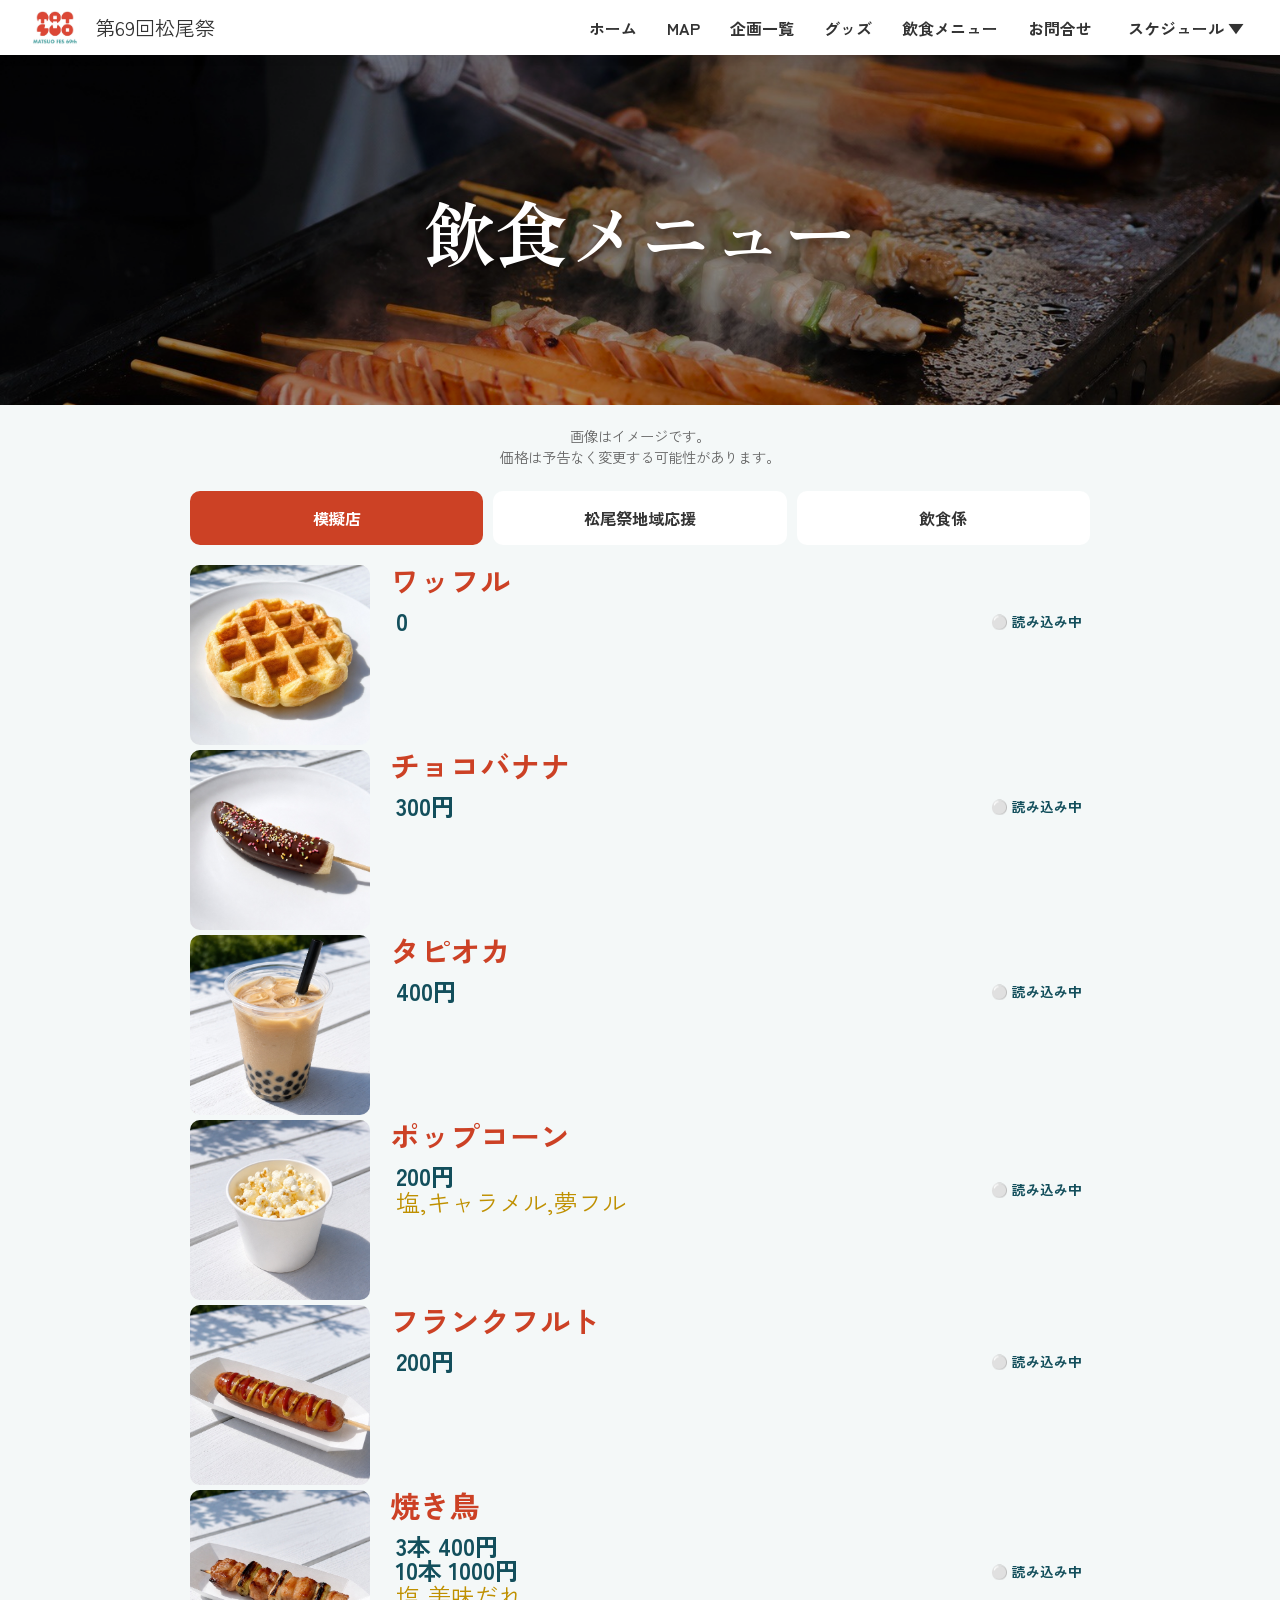
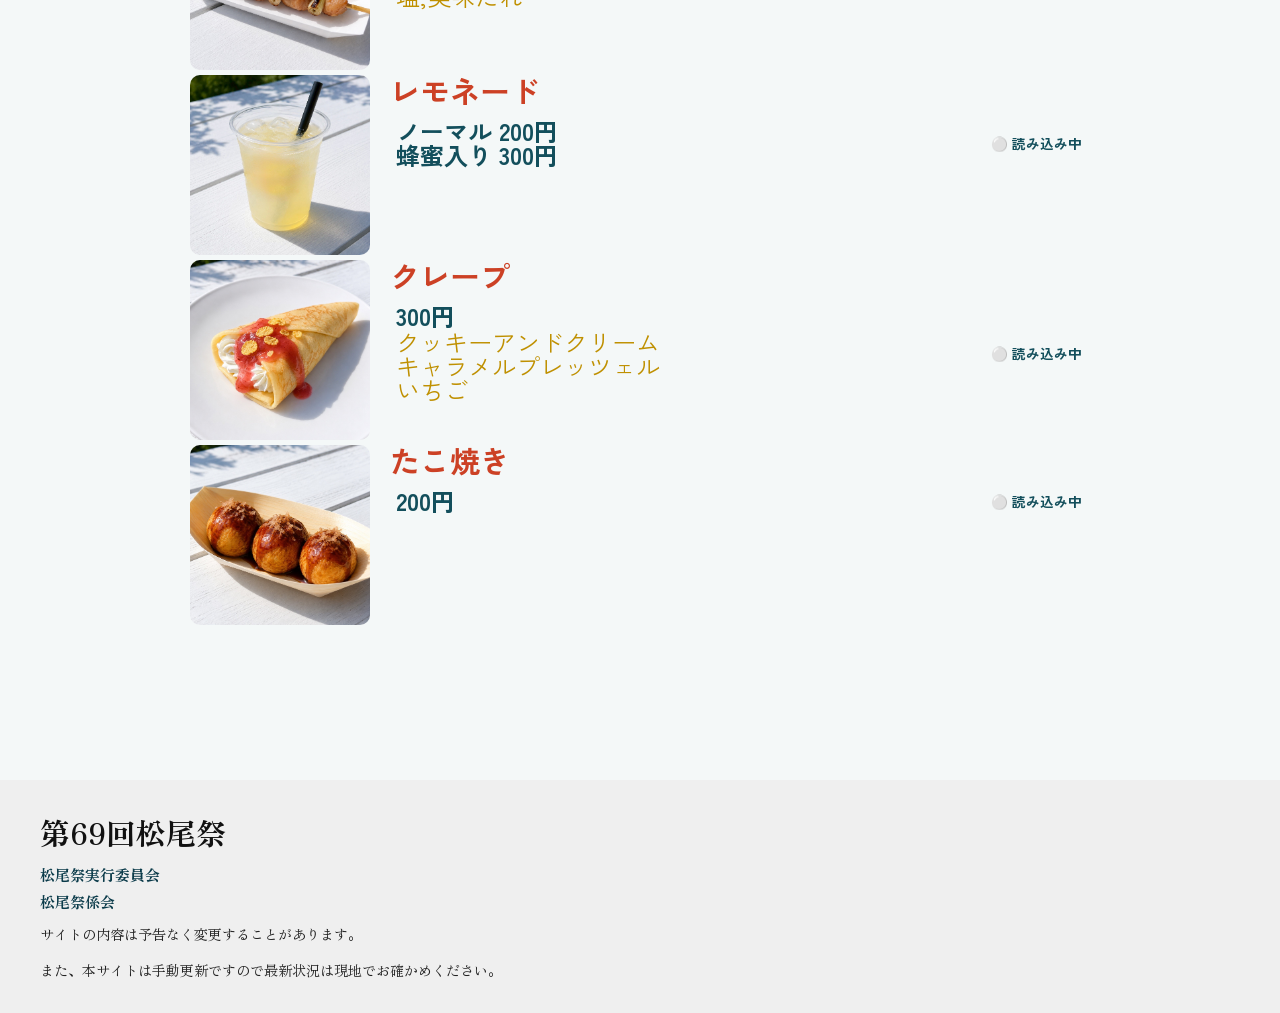
==== index.html @ ea66e551 "Update index.html" ====
<!-- ========================= -->
<!-- index.html -->
<!-- ========================= -->

<!DOCTYPE html>
<html lang="ja">

<head>

  <meta charset="UTF-8">

  <!-- スマホ対応 -->
  <meta
    name="viewport"
    content="width=device-width, initial-scale=1.0"
  >

  <!-- Google Font -->
  <link
    rel="preconnect"
    href="https://fonts.googleapis.com"
  >

  <link
    rel="preconnect"
    href="https://fonts.gstatic.com"
    crossorigin
  >

  <link
    href="https://fonts.googleapis.com/css2?family=Zen+Kaku+Gothic+New:wght@400;700&display=swap"
    rel="stylesheet"
  >
  <link
  href="https://fonts.googleapis.com/css2?family=Zen+Old+Mincho:wght@400;700&display=swap"
  rel="stylesheet"
>

  <!-- CSS -->
  <link
    rel="stylesheet"
    href="style.css"
  >
  <link
  rel="icon"
  href="images/IMG_0439.JPG"
  >
  <title>
    第69回松尾祭-飲食メニュー
  </title>

</head>

<body>
  
  <!-- ========================= -->
  <!-- ヘッダー -->
  <!-- ========================= -->

  <header class="site-header">

    <!-- 左側 -->
    <div class="header-left">

      <!-- ハンバーガー -->
      <button id="menu-button">

        ☰

      </button>

      <!-- ロゴ -->
      <img
        src="images/IMG_0387.JPG"
        alt="ロゴ"
        class="header-logo"
      >

      <!-- タイトル -->
      <div class="header-title">

        第69回松尾祭

      </div>

    </div>

    <!-- メニュー -->
    <nav
      class="header-nav"
      id="header-nav"
    >

      <!-- ホーム -->
      <a href="https://sites.google.com/view/matsuofes69/%E3%83%9B%E3%83%BC%E3%83%A0?authuser=2">

        ホーム

      </a>
      
      <!-- MAP -->
      <a href="https://sites.google.com/view/matsuofes69/map?authuser=2">

        MAP

      </a>

      <!-- 企画一覧 -->
      <a href="https://shikipon11.github.io/matuo-festival-project/">

        企画一覧

      </a>
     
      <!-- グッズ -->
      <a href="https://sites.google.com/view/matsuofes69/%E3%82%B0%E3%83%83%E3%82%BA?authuser=2">

        グッズ

      </a>

       <!-- 飲食メニュー -->
      <a href="index.html">

        飲食メニュー

      </a>

      <!-- お問合せ -->
      <a href="https://sites.google.com/view/matsuofes69/%E3%81%8A%E5%95%8F%E5%90%88%E3%81%9B?authuser=2">

        お問合せ

      </a>

      <!-- スケジュール -->
      <div class="dropdown">

        <!-- ボタン -->
        <button
          id="schedule-toggle"
          class="dropdown-button"
        >

          スケジュール ▼

        </button>

        <!-- 開閉メニュー -->
        <div id="schedule-dropdown">

          <a href="https://sites.google.com/view/matsuofes69/%E3%82%B9%E3%82%B1%E3%82%B8%E3%83%A5%E3%83%BC%E3%83%AB/%E7%94%9F%E5%BE%92%E3%81%AE%E6%96%B9%E3%81%AF%E3%81%93%E3%81%A1%E3%82%89?authuser=2">

            生徒の方はこちら

          </a>

          <a href="https://sites.google.com/view/matsuofes69/%E3%82%B9%E3%82%B1%E3%82%B8%E3%83%A5%E3%83%BC%E3%83%AB/%E4%B8%80%E8%88%AC%E3%81%AE%E6%96%B9%E3%81%AF%E3%81%93%E3%81%A1%E3%82%89?authuser=2">

            一般の方はこちら

          </a>

        </div>

      </div>

    </nav>

  </header>

  <!-- ========================= -->
  <!-- ヒーロー -->
  <!-- ========================= -->

  <section class="hero">

    <!-- オーバーレイ -->
    <div class="hero-overlay">

      <!-- タイトル -->
      <h1 class="hero-title" id="hero-title">

        飲食メニュー

      </h1>

    </div>

  </section>

   <p id="caution-statement">
  画像はイメージです。<br>価格は予告なく変更する可能性があります。
  </p>
  <div id="last-update"></div>

  <!-- ========================= -->
  <!-- ページ全体 -->
  <!-- ========================= -->
    <div class="container">
      
    <!-- ========================= -->
    <!-- 切り替えボタン -->
    <!-- ========================= -->

    <div class="top-buttons">

      <!-- 模擬店 -->
      <button
        class="tab-button active"
        data-tab="number"
      >

        模擬店

      </button>

      <!--松尾祭地域応援-->
      <button
        class="tab-button"
        data-tab="category"
      >
        松尾祭地域応援

      </button>

      <!-- 飲食係 -->
      <button
        class="tab-button"
        data-tab="place"
      >
        飲食係
      </button>
    </div>
      <div id="food-subtabs" class="subtabs hidden">
        <button class="subtab-button active" data-category="農産物">
          農産物
        </button>
        <button class="subtab-button" data-category="加工品">
          加工品
        </button>
        <button class="subtab-button" data-category="軽食">
          軽食
        </button>
      </div>
      <div id="support-subtabs" class="hidden">
        <button class="subtab-button active"data-category="玉喜屋">
          玉喜屋
        </button
        <button class="subtab-button"data-category="ダーチャ">
          ダーチャ
        </button>
        <button class="subtab-button"data-category="協和食品">
          協和食品
        </button>

</div>
    <!-- ========================= -->
    <!-- 表示エリア -->
    <!-- ========================= -->

    <div id="content-area">
      
    </div>
    </div>
  



  <!-- JavaScript -->
  <script src="script.js"></script>

<!-- ========================= -->
<!-- フッター -->
<!-- ========================= -->

<footer class="site-footer">

  <!-- タイトル -->
  <h2 class="footer-title">

    第69回松尾祭

  </h2>

  <p class="footer-text">

    松尾祭実行委員会

  </p>


  <p class="footer-text">

    松尾祭係会

  </p>

  <!-- 注意 -->
  <p class="footer-note">

    サイトの内容は予告なく変更することがあります。

  </p>

  <p class="footer-note">

    また、本サイトは手動更新ですので最新状況は現地でお確かめください。

  </p>

</footer>

</body>

</html>
---- style.css ----
/* ========================= */
/* style.css */
/* ========================= */
/* 全体設定 */
body {

  margin: 0;

  background-color: #f4f8f8;

  color: #333333;

  font-family:
    "Zen Kaku Gothic New",
    sans-serif;
}

/* ========================= */
/* ヘッダー */
/* ========================= */

.site-header {

  height: 55px;

  background-color: white;

  display: flex;

  justify-content: space-between;

  align-items: center;

  padding: 0 30px;

  box-sizing: border-box;

  position: sticky;

  top: 0;

  z-index: 100;

  box-shadow:
    0 2px 10px rgba(0, 0, 0, 0.1);
}

/* 左側 */
.header-left {

  display: flex;

  align-items: center;

  gap: 15px;
}

/* ロゴ */
.header-logo {

  width: 50px;

  height: 50px;

  object-fit: contain;
}

/* タイトル */
.header-title {

  font-size: 20px;
}

/* メニュー */
.header-nav {

  display: flex;

  align-items: center;

  gap: 30px;
}

/* メニューリンク */
.header-nav a {

  text-decoration: none;

  color: #333333;

  font-weight: bold;

  transition: 0.2s;
}

/* ホバー */
.header-nav a:hover {

  color: #d75c37;
}

/* ========================= */
/* ハンバーガー */
/* ========================= */

/* ボタン */
#menu-button {

  display: none;

  background: none;

  border: none;

  font-size: 32px;

  color: #333333;

  cursor: pointer;

  appearance: none;

  -webkit-appearance: none;
}

/* ========================= */
/* スケジュール */
/* ========================= */

.dropdown {

  position: relative;
}

/* ボタン */
.dropdown-button {

  background: none;

  border: none;

  font-size: 16px;

  font-weight: bold;

  color: #333333;

  cursor: pointer;

  font-family:
    "Zen Kaku Gothic New",
    sans-serif;
}

/* ドロップダウン */
#schedule-dropdown {

  display: none;

  position: absolute;

  top: 40px;

  left: 0;

  background-color: white;

  border-radius: 10px;

  overflow: hidden;

  min-width: 220px;

  box-shadow:
    0 4px 10px rgba(0, 0, 0, 0.15);

  z-index: 999;
}

/* 開いた状態 */
#schedule-dropdown.open {

  display: block;
}

/* 中のリンク */
#schedule-dropdown a {

  display: block;

  padding: 12px 16px;

  text-decoration: none;

  color: #333333;
}

/* ホバー */
#schedule-dropdown a:hover {

  background-color: #f3f3f3;

  color: #d75c37;
}

/* ========================= */
/* ヒーロー */
/* ========================= */

.hero {

  width: 100%;

  height: 350px;

  background-image: url("images/IMG_0495.JPG");

  background-size: cover;

  background-position: center;

  background-repeat: no-repeat;

  position: relative;

  overflow: hidden;
}

/* オーバーレイ */
.hero-overlay {

  width: 100%;

  height: 100%;

  background-color:
    rgba(0, 0, 0, 0.35);

  display: flex;

  justify-content: center;

  align-items: center;
}

/* タイトル */
.hero-title {

  color: white;

  font-size: 72px;

  margin: 0;

  text-shadow:
    0 4px 10px rgba(0, 0, 0, 0.5);

  font-family:
    "Zen Old Mincho",
    serif;
}
#caution-statement{
  text-align: center;
  margin-top: 20px ;
  font-size: 0.9rem;
  color: #666;
}
/* ========================= */
/* コンテナ */
/* ========================= */
.container {

  max-width: 900px;

  margin: auto;

  padding: 10px;

  padding-bottom: 80px;

  color: #134f5c;

}

/* タイトル */
h1 {

  text-align: center;

  margin-bottom: 30px;
}
#last-update{
  text-align: right;
  margin: 12px 16px;
  font-size: 0.9rem;
  color: #666;
}
/* ========================= */
/* 上部ボタン */
/* ========================= */

.top-buttons {

  display: flex;

  gap: 10px;

  margin-bottom: 20px;
}

/* ボタン */
.tab-button {

  flex: 1;

  padding: 15px;

  border: none;

  border-radius: 10px;

  background-color: white;

  font-size: 16px;

  cursor: pointer;

  transition: 0.2s;

  color: #333333;

  font-weight: bold;

  font-family:
    "Zen Kaku Gothic New",
    sans-serif;

  appearance: none;

  -webkit-appearance: none;
}

/* ホバー */
.tab-button:hover {

  background-color: #f0d2c8;
}

/* 選択中 */
.tab-button.active {

  background-color: #cc4125;

  color: white;
}

/* ========================= */
/* 一覧 */
/* ========================= */

.project-list {

  display: none;

  padding: 15px;

  border-top:
    1px solid #dddddd;
}

/* 開いた */
.project-list.open {

  display: block;
}
.product-container {
  display: flex;
  gap: 20px;
  align-items: flex-start;
}

.product-info {
  display: flex;
  flex-direction: column;
  flex: 1;
  gap:4px;
}
.product-image {
  grid-row: 1 / 3;
}

.product-name {
  grid-column: 2;
  grid-row: 1;
  color:#cc4125;
  font-size: 30px;
  font-weight: bold;
   margin: 0;
}

.product-price {
  font-weight: bold;
  grid-column: 2;
  grid-row: 2;
  font-size: 24px;
  margin:2px
}
.product-description {
  font-size: 24px;
  color: #BF9000;
  margin:2px;
}
.product-name,
.product-price,
.product-description {
  padding: 0;
  line-height: 1;
}
.product-image img {
  width: 180px;
  height: 180px;
  object-fit: cover;
  border-radius: 10px;
}
.subtabs{
  display:flex;
  gap:8px;
  margin:15px 0;
  flex-wrap:wrap;
  justify-content:center;
  color:black;
}

.hidden{
  display:none;
}
.subtab-button{
  padding:16px 32px;
  font-size:1.1rem;
  font-weight:600;

  min-width:140px;
  min-height:56px;

  border:none;
  border-radius:16px;

  background:#fff;
  box-shadow:0 4px 10px rgba(0,0,0,.12);

  cursor:pointer;
  color:black;
  transition:
    transform .15s,
    box-shadow .15s;
}

/* ホバー */
.subtab-button:hover{
  transform:translateY(-2px);
}

/* 押してる瞬間 */
.subtab-button:active{
  transform:translateY(2px);
  box-shadow:0 1px 3px rgba(0,0,0,.15);
}
.subtab-button.active{
  transform:translateY(2px);
  box-shadow:0 1px 3px rgba(0,0,0,.15);

  background:#cc4125;
  color:white;
}
.food-status-box {
  margin: 16px;
  padding: 12px;
  border-radius: 12px;
  text-align: center;
  font-size: 18px;
  font-weight: bold;
  gap:4px;
}
/* ========================= */
/* カード */
/* ========================= */
.project-congestion{
  padding:4px 8px;
  border-radius:999px;
  font-size:0.85rem;
  font-weight:bold;
}

.status-empty{
  color:#166534;
  background:#dcfce7;
}

.status-normal{
  color:#854d0e;
  background:#fef9c3;
}

.status-busy{
  color:#991b1b;
  background:#fee2e2;
}

.status-limit{
  color:#111827;
  background:#e5e7eb;
}

.project-card {

  background-color: #fafafa;

  border-radius: 10px;

  padding: 15px;

  margin-bottom: 10px;

  transition: 0.2s;

  cursor: pointer;
}

/* ホバー */
.project-card:hover {

  transform: translateY(-2px);

  background-color: #eeeeee;

  
}

.project-card:active {

  transform: scale(0.97);

}
.product-bottom{
  display:flex;
  justify-content:space-between;
  align-items:center;
  margin-top:4px;
  gap:6px;
}

.product-detail{
  flex:1;
  margin:4px;
}

/* ========================= */
/* 初回チュートリアル */
/* ========================= */

.project-card.tutorial {

  position: relative;

  animation:
    tutorialPulse 1.2s infinite;
}

.project-card.tutorial::after {

  content:
    "👇 タップして詳細を見る";

  position: absolute;

  top: -12px;
  right: 10px;

  background: #cc4125;

  color: white;

  padding: 6px 10px;

  border-radius: 20px;

  font-size: 12px;

  font-weight: bold;

  white-space: nowrap;

  box-shadow:
    0 4px 10px rgba(0,0,0,0.2);
}

@keyframes tutorialPulse {

  0% {
    transform: scale(1);
  }

  50% {
    transform: scale(1.03);
  }

  100% {
    transform: scale(1);
  }
}

.project-top {

  display: flex;

  align-items: center;

  gap: 12px;

  margin-bottom: 10px;
}

.project-circle {

  min-width: 36px;

  height: 36px;

  display: flex;

  justify-content: center;

  align-items: center;

  background-color: #237e82;

  border-radius: 999px;

  font-weight: bold;

  font-size: 24px;

  color: white;

  box-sizing: border-box;
}

/* タイトル */
.project-title {

  font-size: 20px;

  margin: 5px 0;

  font-weight: bold;

  color: black;

}

/* タグ */
.project-tags {

  display: flex;

  gap: 10px;

  flex-wrap: wrap;
}

/* タグ共通 */
.tag {

  padding: 10px 16px;

  border-radius: 20px;

  color: white;

  font-size: 14px;
}

#modal-category-tag {

  display: flex;

  gap: 8px;

  flex-wrap: wrap;
}

/* 飲食 */
.food {

  background-color: #dfcc20;
}

/* 展示 */
.exhibition {

  background-color: #7bd071;
}

/* 体験 */
.experience {

  background-color: #6ebbcf;
}

/* パフォーマンス */
.performance {

  background-color: #cd82ed;
}

/* 販売 */
.sale {

  background-color: #df8020;
}

.food-text {

  color: #dfcc20;
}

.exhibition-text {

  color: #7bd071;
}

.experience-text {

  color: #6ebbcf;
}

.performance-text {

  color: #cd82ed;
}

.sale-text {

  color: #df8020;
}

/* 場所 */
.place {

  background-color: #555555;
}

/* ========================= */
/* モーダル */
/* ========================= */

/* 背景 */
.modal {

  display: none;

  position: fixed;

  top: 0;

  left: 0;

  width: 100%;

  height: 100%;

  background-color:
    rgba(0, 0, 0, 0.5);

  backdrop-filter: blur(4px);

  justify-content: center;

  align-items: center;

  z-index: 1000;


}

/* 表示 */
.modal.show {

  display: flex;
}

/* 本体 */
.modal-content {

  background-color: white;

  width: 90%;

  max-width: 500px;

  max-height: 90vh;

  overflow-y: auto;

  border-radius: 20px;

  padding: 25px;

  position: relative;

  animation:
    popup 0.45s
    cubic-bezier(0.18, 1.2, 0.4, 1);

  box-shadow:
  0 20px 60px rgba(0, 0, 0, 0.35);
}

/* アニメーション */
@keyframes popup {

  0% {

    transform:
      translateY(40px)
      scale(0.75);

    opacity: 0;
  }

  60% {

    transform:
      translateY(-8px)
      scale(1.03);

    opacity: 1;
  }

  100% {

    transform:
      translateY(0)
      scale(1);

    opacity: 1;
  }

}
/* 閉じる */
.close-button {

  position: absolute;

  top: 15px;

  right: 20px;

  font-size: 30px;

  cursor: pointer;
}

/* 画像 */
/* 通常画像 */
.modal-images img {

  width: 100%;
  border-radius: 12px;

}

/* 1枚だけ */
.modal-images.single-image img {

  max-width: 500px;

  width: 100%;

  margin: 0 auto;

  display: block;

}

/* ========================= */
/* モーダル上部 */
/* ========================= */

.modal-header {

  display: flex;

  align-items: center;

  gap: 10px;

  flex-wrap: wrap;

  margin-bottom: 20px;
}

#modal-number {

  min-width: 40px;

  height: 40px;

  display: flex;

  justify-content: center;

  align-items: center;

  background-color: #237e82;

  border-radius: 999px;

  font-weight: bold;

  font-size: 28px;

  color: white;

  box-sizing: border-box;
}

/* タイトル */
#modal-title {

  width: 100%;

  margin: 5px 0 0;
}

/* ========================= */
/* フッター */
/* ========================= */
.site-footer {

  background-color: #efefef;

  padding: 30px 40px;

  margin-top: 70px;


  font-family:
    "Zen Old Mincho",
    serif;
}

/* タイトル */
.footer-title {

  margin: 0 0 10px;

  font-size: 30px;

  font-weight: bold;

  color: #111111;
}

/* 実行委員会など */
.footer-text {

  margin: 6px 0;

  font-size: 15px;

  font-weight: bold;

  color: #0b3b4a;
}

/* 注意文 */
.footer-note {

  margin: 10px 0 0;

  font-size: 14px;

  color: #222222;

  line-height: 1.8;
}


/* ========================= */
/* スマホ対応 */
/* ========================= */

@media screen and (max-width: 768px) {

  /* ヘッダー */
  .site-header {

    padding: 15px 20px;
  }

  /* ハンバーガー */
  #menu-button {

    display: block;

    position: relative;

    z-index: 1000;

    margin-right: 5px;
  }

  /* ナビ */
  .header-nav {

    position: fixed;

    align-items: flex-start;
    
    top: 0;

    left: -260px;

    width: 240px;

    height: 100vh;

    background-color: white;

    display: flex;

    flex-direction: column;

    gap: 20px;

    padding: 100px 20px 20px;

    box-sizing: border-box;

    box-shadow:
      2px 0 10px rgba(0, 0, 0, 0.15);

    transition: 0.3s;

    z-index: 999;
  }

  .header-nav a,.dropdown-button {
    width: 100%;
    text-align: left;
  }

  
  .dropdown-button {
    display: block;
    width: 100%;
    text-align: left;
    padding: 0;
  }
  
  /* 開いた */
  .header-nav.open {

    left: 0;
  }

  /* タイトル */
  .header-title {

    display: none;
  }

  /* ヒーロー */
  .hero {

    height: 220px;
  }

  /* タイトル */
  .hero-title {

    font-size: 42px;
  }

  .site-footer {

    padding: 25px 20px;
  }

  .footer-title {

    font-size: 18px;
  }

  .footer-text,
  .footer-note {

    font-size: 13px;

  }

  .product-container{
    grid-template-columns:120px 1fr;
  }
  
  .product-image img{
    width:120px;
    height:120px;
  }
    .subtabs{
    display:flex;
    flex-wrap:nowrap;
    gap:6px;
  }
   .hidden{
  display:none;
  }
  
  .subtab-button{
    flex:1;
    min-width:0;

    padding:12px 4px;
    font-size:0.9rem;

    min-height:48px;
  }
  

.product-price{
    font-size:18px;
  }
.product-description {
  font-size: 18px;
}
}
/* ========================= */
/* 隠し演出 */
/* ========================= */

.hero-title.secret-active {

  animation:
    glow 1s ease,
    shake 0.5s ease;
}

/* 光る */
@keyframes glow {

  0% {

    text-shadow:
      0 0 0px white;
  }

  50% {

    text-shadow:
      0 0 25px white,
      0 0 50px #ffd700;
  }

  100% {

    text-shadow:
      0 0 0px white;
  }
}

/* 少し揺れる */
@keyframes shake {

  0% {

    transform: translateX(0);
  }

  25% {

    transform: translateX(-5px);
  }

  50% {

    transform: translateX(5px);
  }

  75% {

    transform: translateX(-5px);
  }

  100% {

    transform: translateX(0);
  }
}

/* 紙吹雪 */
.confetti {

  position: fixed;

  width: 10px;

  height: 10px;

  top: -10px;

  border-radius: 2px;

  pointer-events: none;

  animation:
    fall 3s linear forwards;

  z-index: 9999;
}

@keyframes fall {

  0% {

    transform:
      translate(0, 0)
      rotate(0deg);

    opacity: 1;
  }

  100% {

    transform:
      translate(
        calc(
          (var(--drift) - 0.5) * 400px
        ),
        110vh
      )
      rotate(720deg);

    opacity: 0;
  }
}
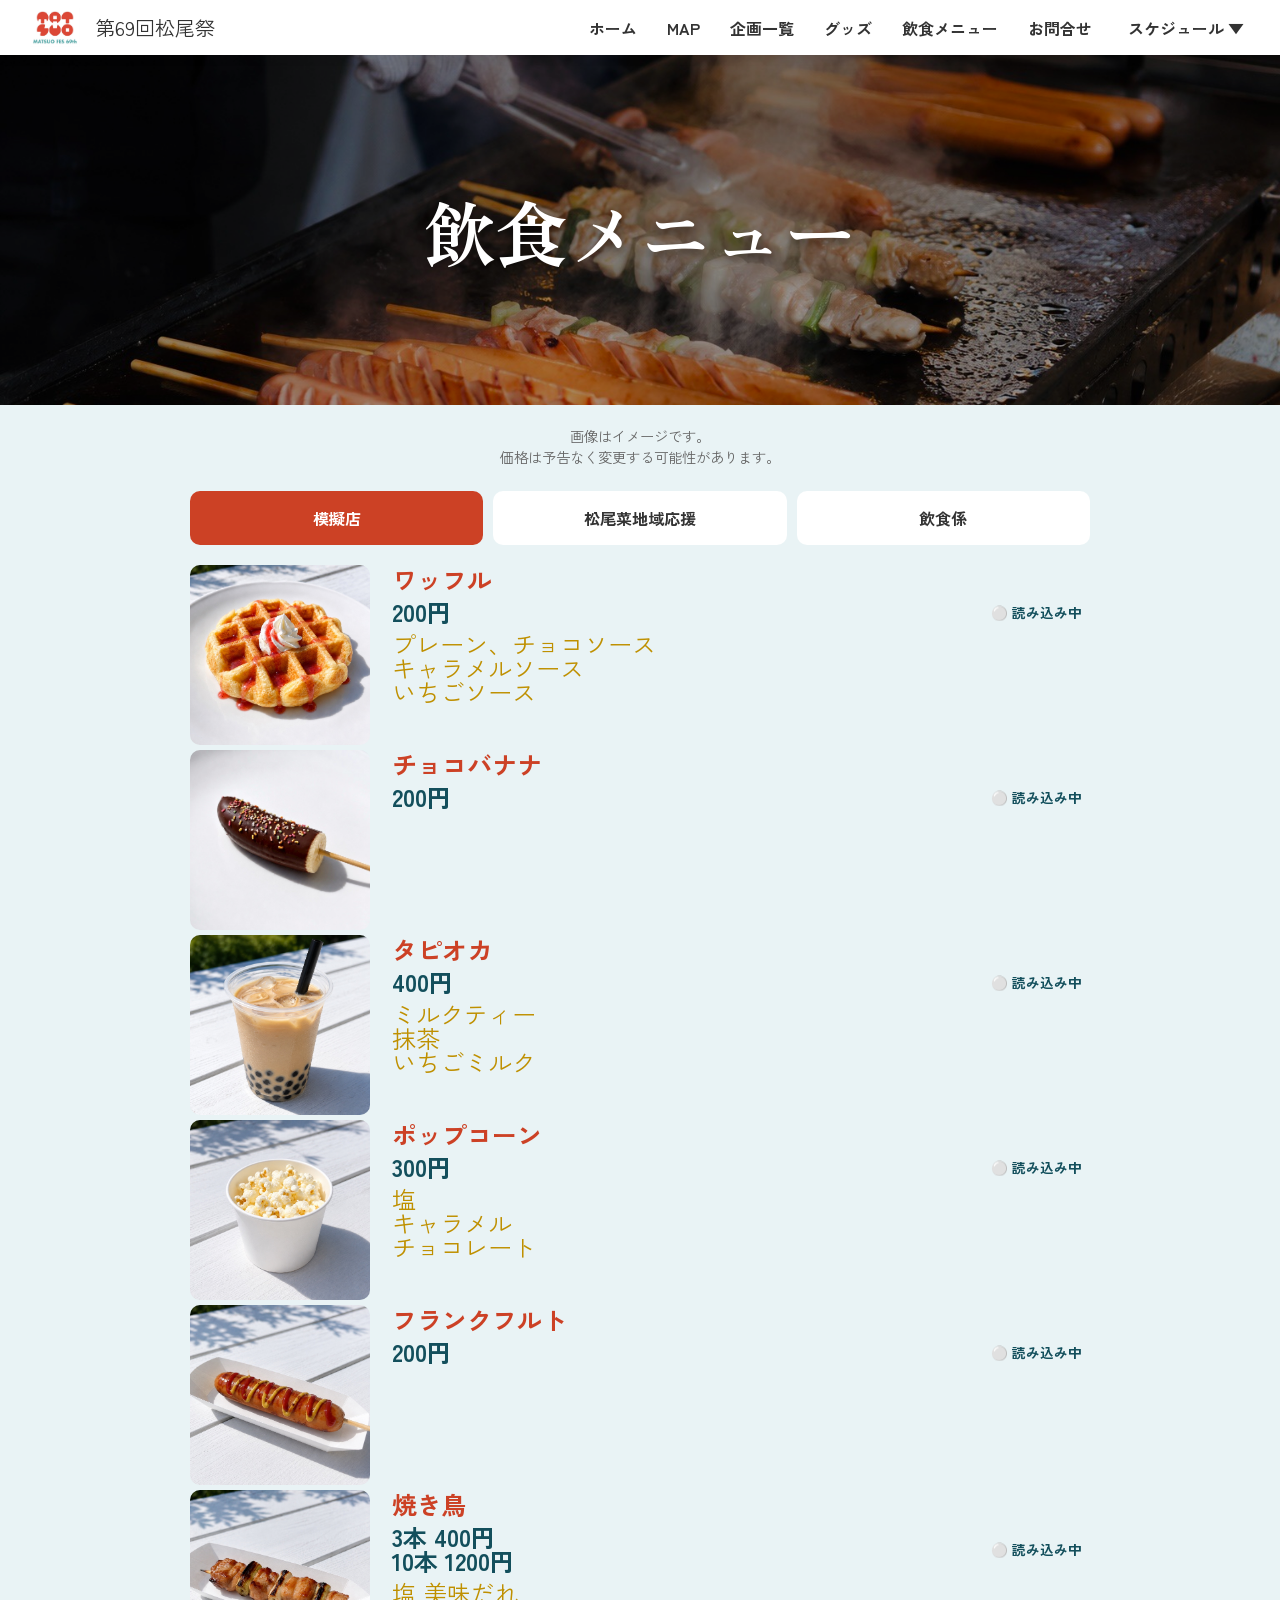
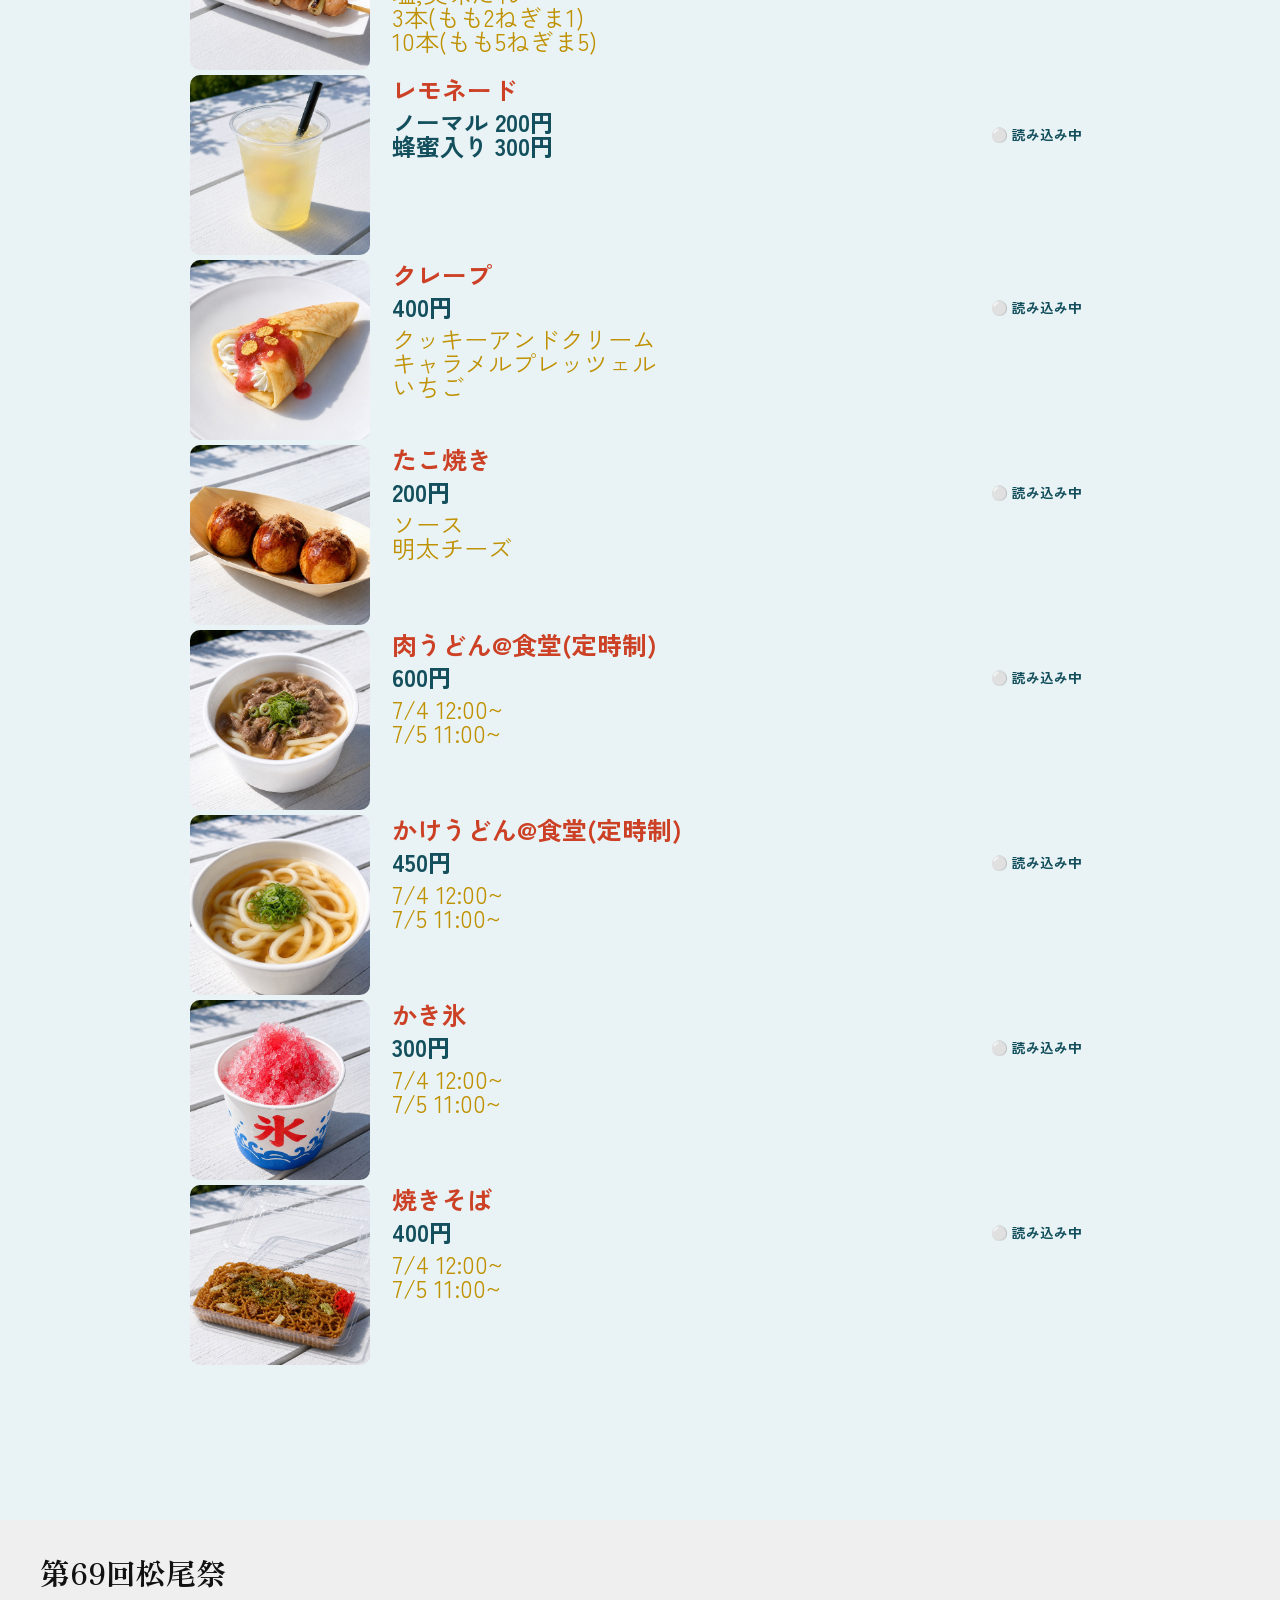
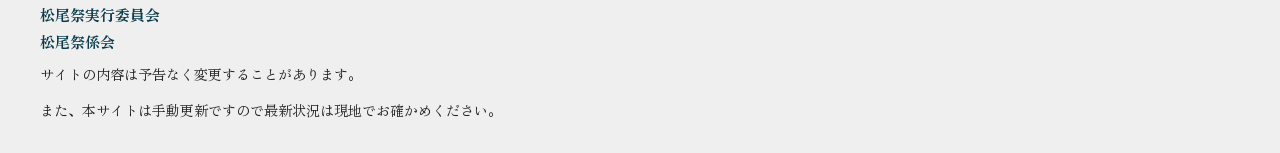
==== commit c24dc415: "Update index.html" ====
--- a/index.html
+++ b/index.html
@@ -106,7 +106,7 @@
       </a>
 
       <!-- 企画一覧 -->
-      <a href="https://shikipon11.github.io/matuo-festival-project/">
+      <a href="https://shikipon11.github.io/matsuo-festival-project/">
 
         企画一覧
 
@@ -220,7 +220,7 @@
         class="tab-button"
         data-tab="category"
       >
-        松尾祭地域応援
+        松尾菜地域応援
 
       </button>
 
@@ -243,10 +243,10 @@
           軽食
         </button>
       </div>
-      <div id="support-subtabs" class="hidden">
+      <div id="support-subtabs" class="subtabs hidden">
         <button class="subtab-button active"data-category="玉喜屋">
           玉喜屋
-        </button
+        </button>
         <button class="subtab-button"data-category="ダーチャ">
           ダーチャ
         </button>
--- a/style.css
+++ b/style.css
@@ -6,7 +6,7 @@
 
   margin: 0;
 
-  background-color: #f4f8f8;
+  background-color: #e9f3f5;
 
   color: #333333;
 
@@ -393,9 +393,9 @@
   grid-column: 2;
   grid-row: 1;
   color:#cc4125;
-  font-size: 30px;
+  font-size: 25px;
   font-weight: bold;
-   margin: 0;
+   margin: 2px;
 }
 
 .product-price {
@@ -541,17 +541,11 @@
   transform: scale(0.97);
 
 }
-.product-bottom{
+.product-top-row{
   display:flex;
   justify-content:space-between;
   align-items:center;
-  margin-top:4px;
-  gap:6px;
-}
-
-.product-detail{
-  flex:1;
-  margin:4px;
+  gap:8px;
 }
 
 /* ========================= */
@@ -648,7 +642,7 @@
 /* タイトル */
 .project-title {
 
-  font-size: 20px;
+  font-size: 15px;
 
   margin: 5px 0;
 
@@ -1099,6 +1093,10 @@
     font-size: 13px;
 
   }
+  
+  .product-info{
+    gap: 1px;
+  }
 
   .product-container{
     grid-template-columns:120px 1fr;
@@ -1126,7 +1124,9 @@
 
     min-height:48px;
   }
-  
+  .product-name {
+  font-size: 22px;
+}
 
 .product-price{
     font-size:18px;
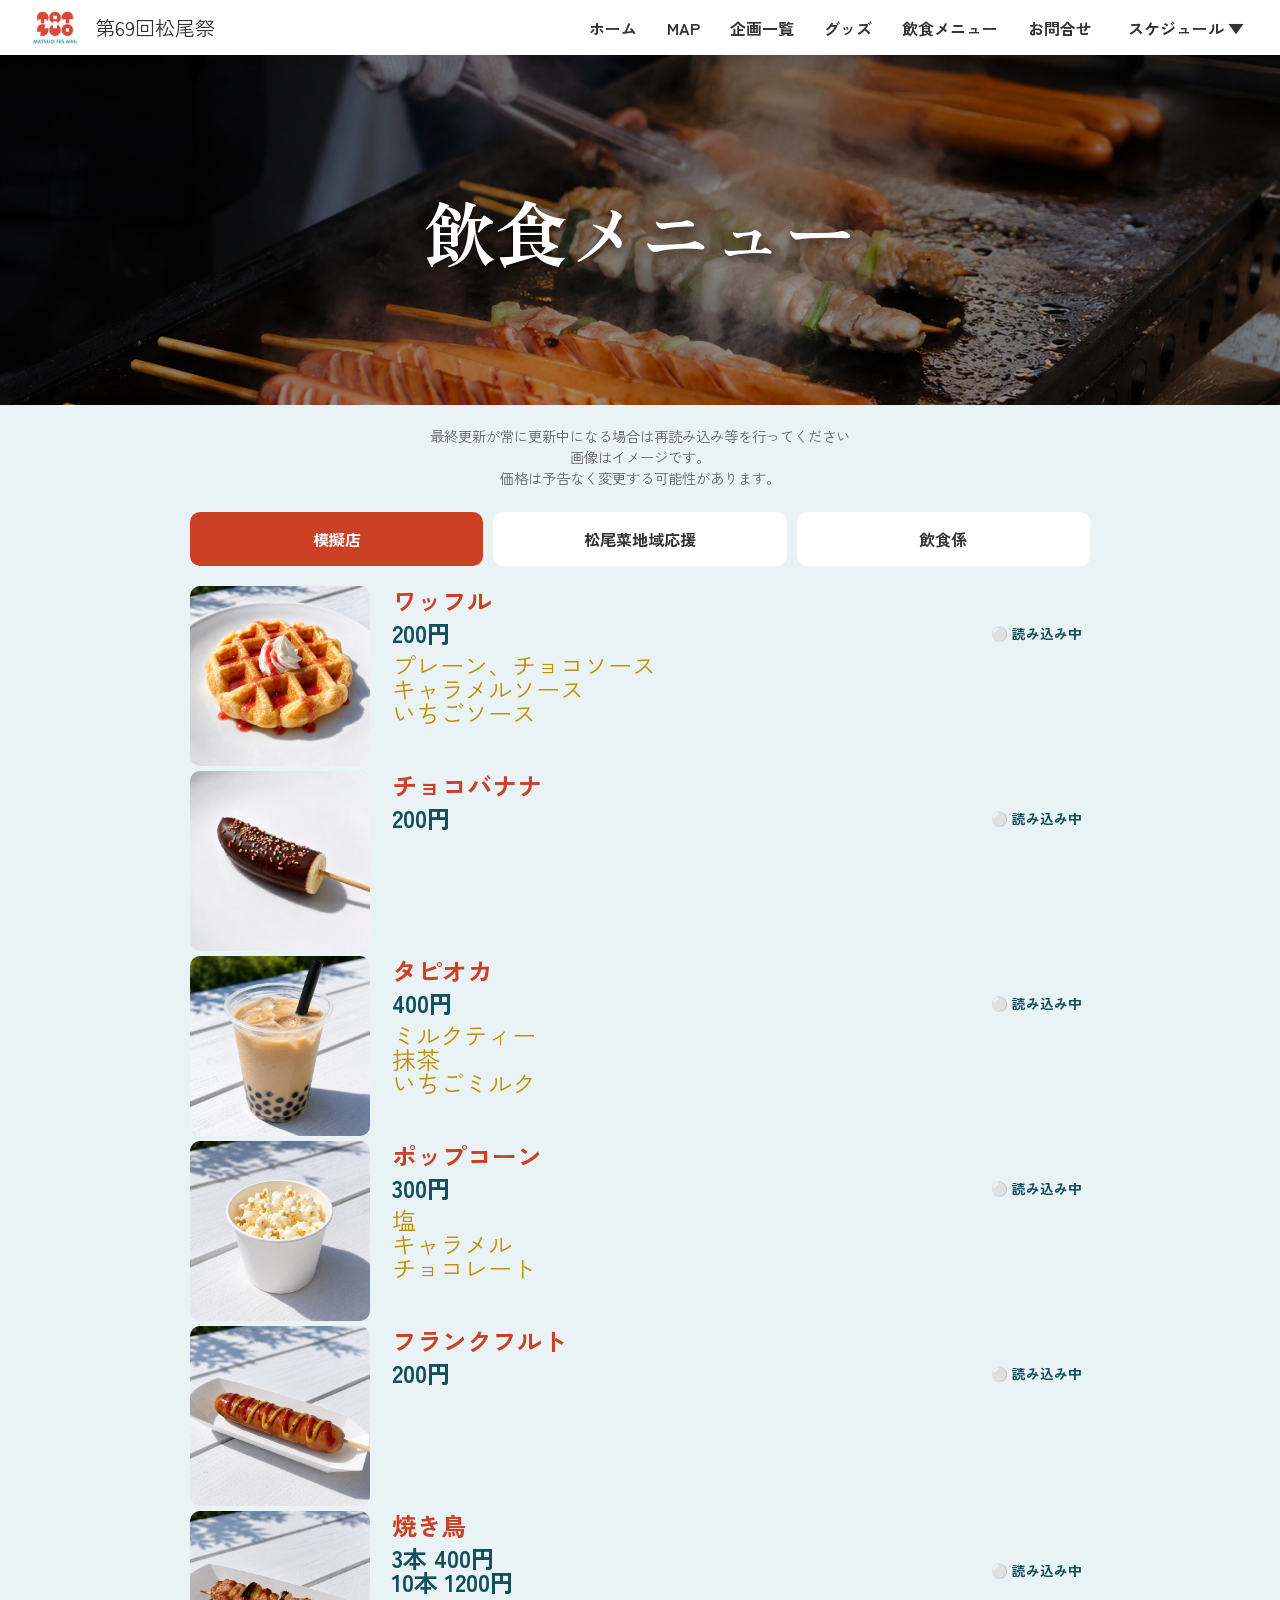
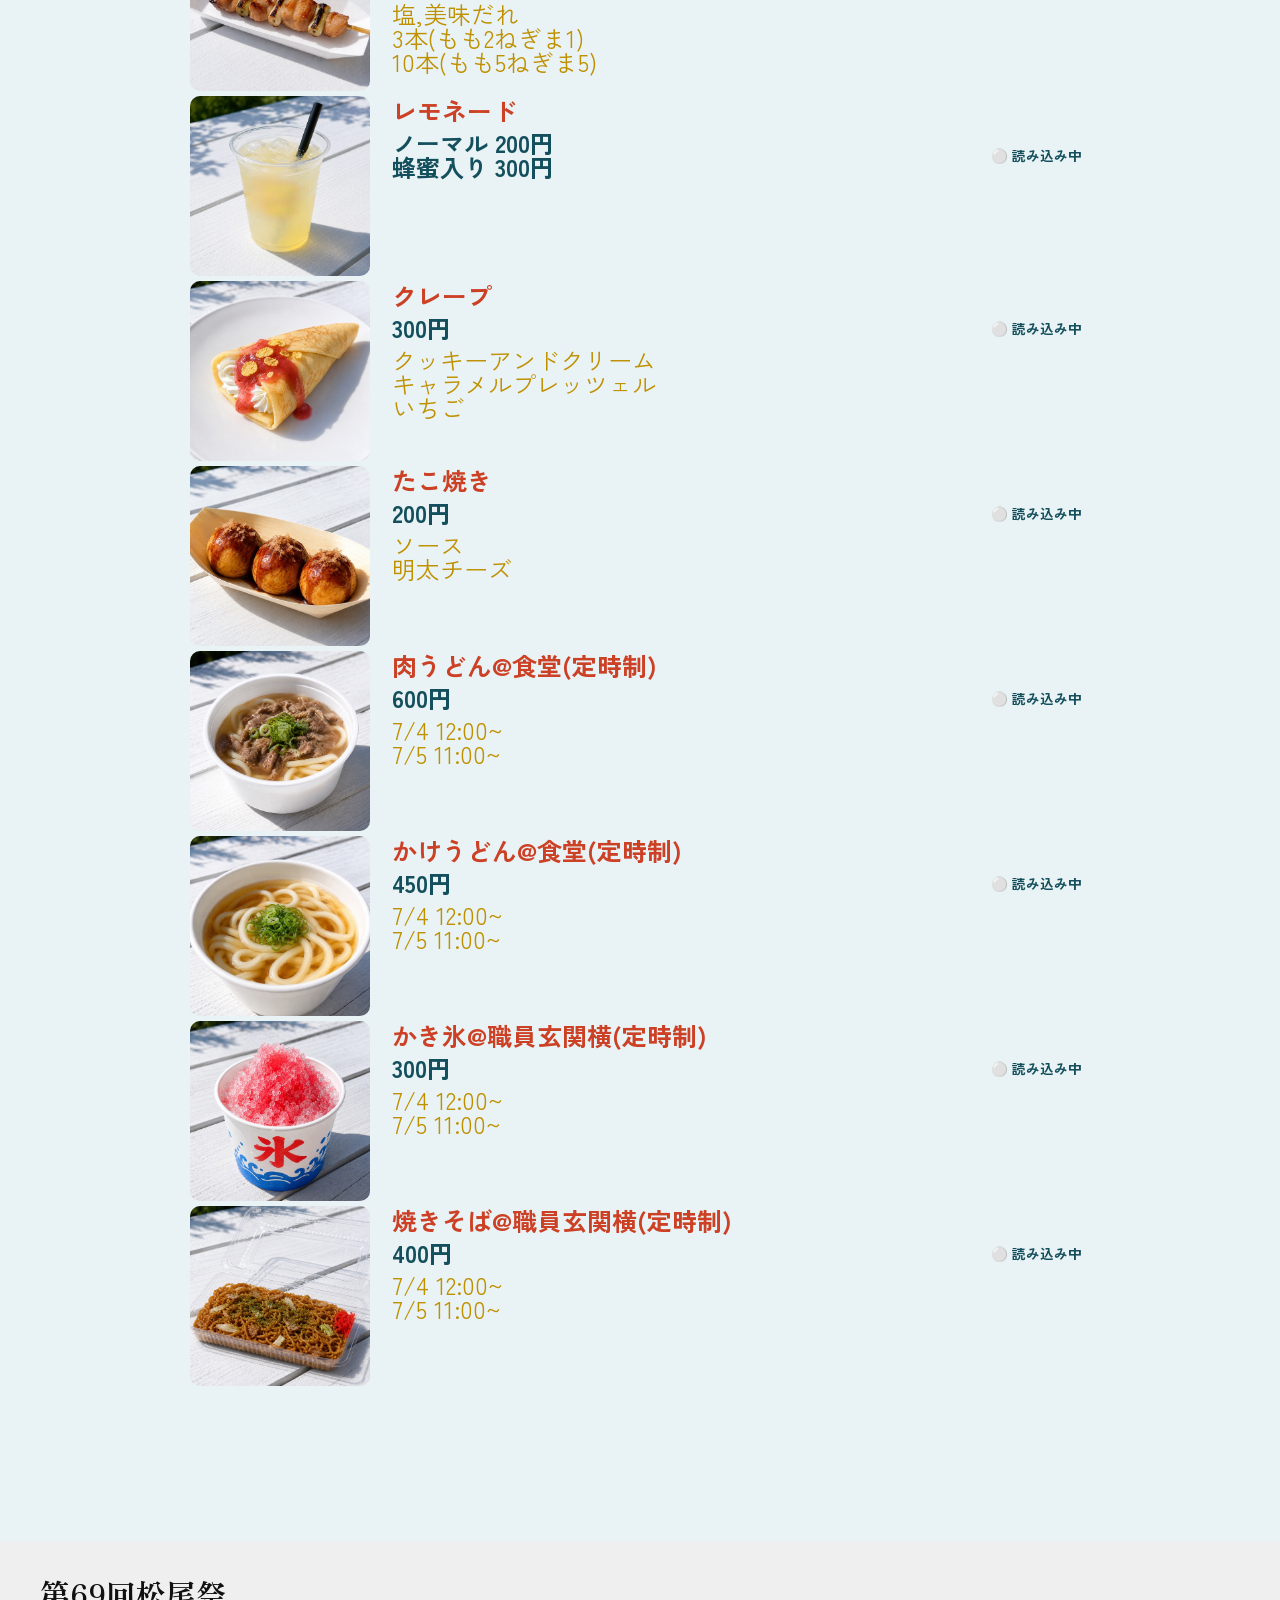
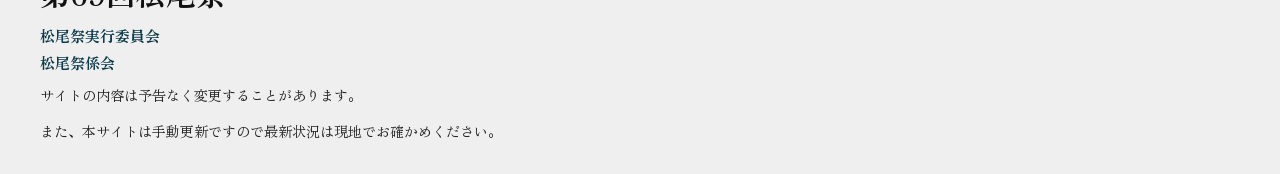
==== commit 80229819: "Update index.html" ====
--- a/index.html
+++ b/index.html
@@ -190,7 +190,7 @@
   </section>
 
    <p id="caution-statement">
-  画像はイメージです。<br>価格は予告なく変更する可能性があります。
+  最終更新が常に更新中になる場合は再読み込み等を行ってください<br>画像はイメージです。<br>価格は予告なく変更する可能性があります。
   </p>
   <div id="last-update"></div>
 
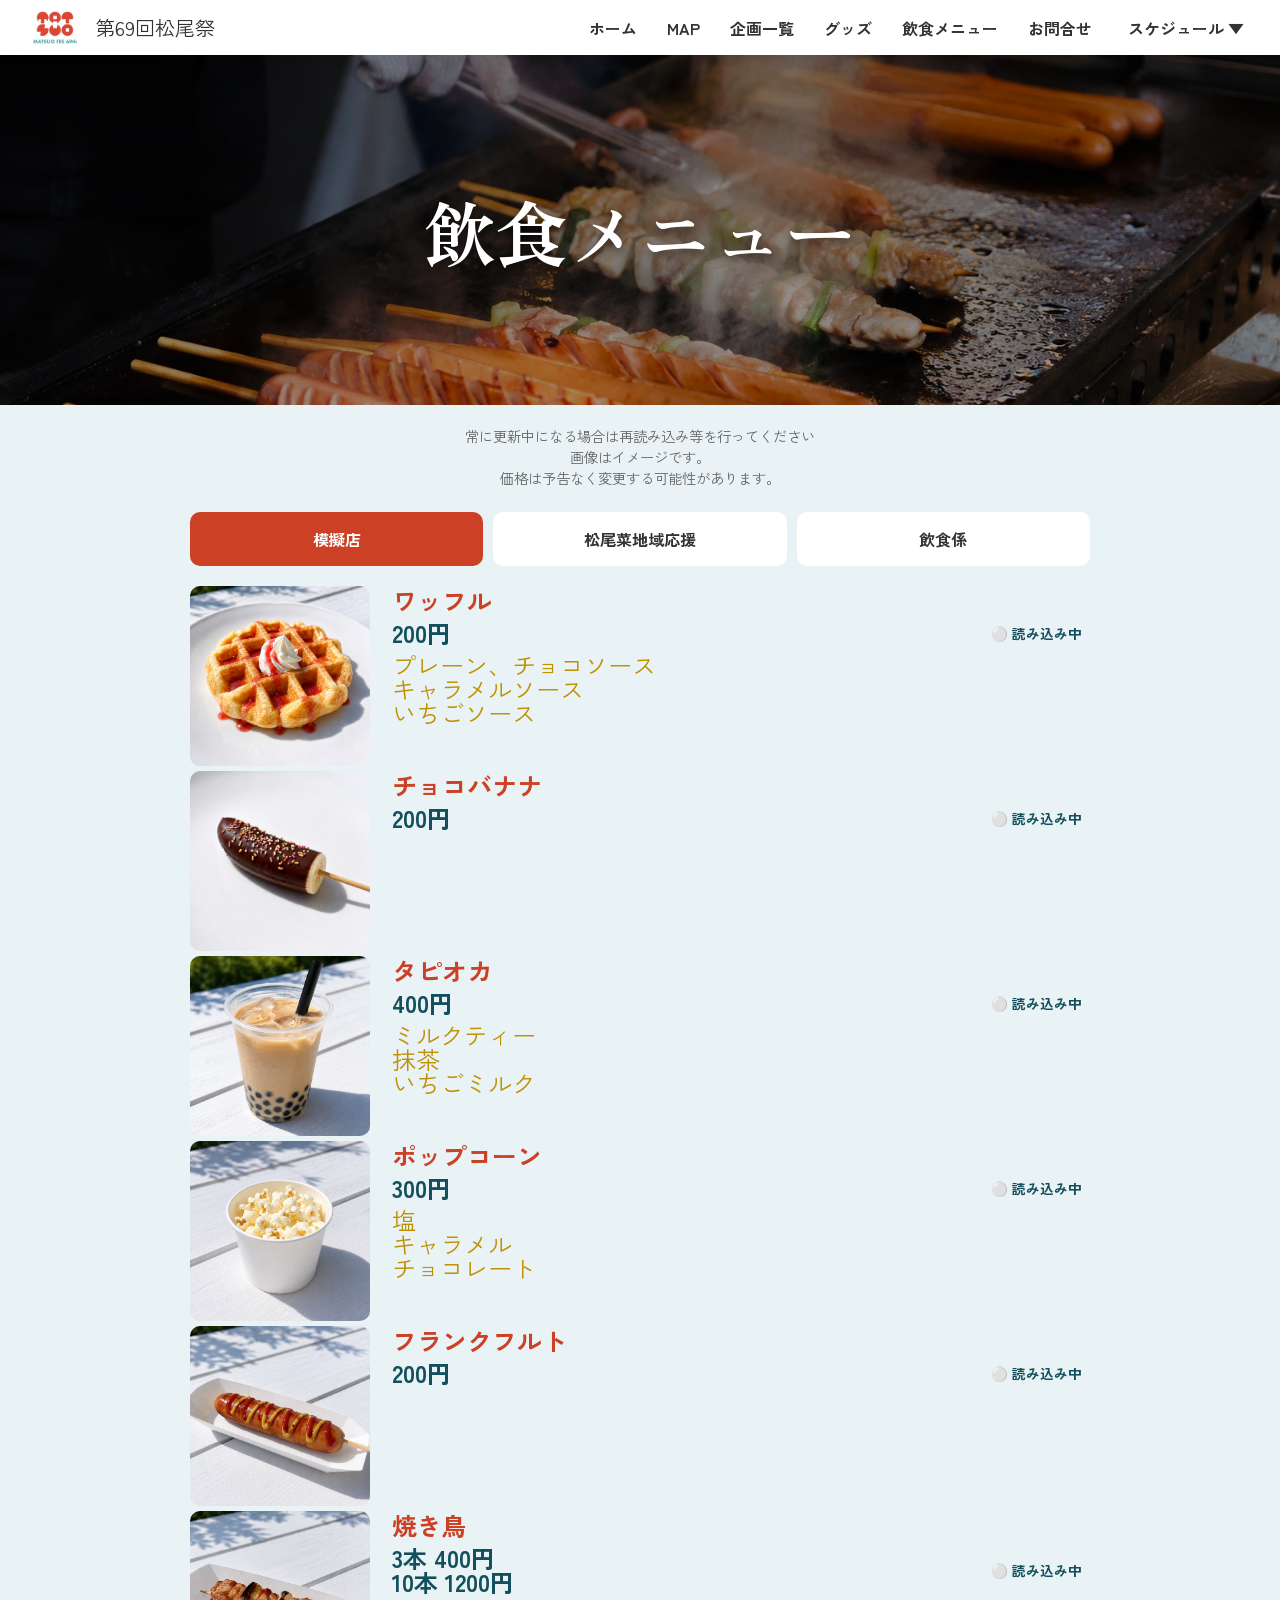
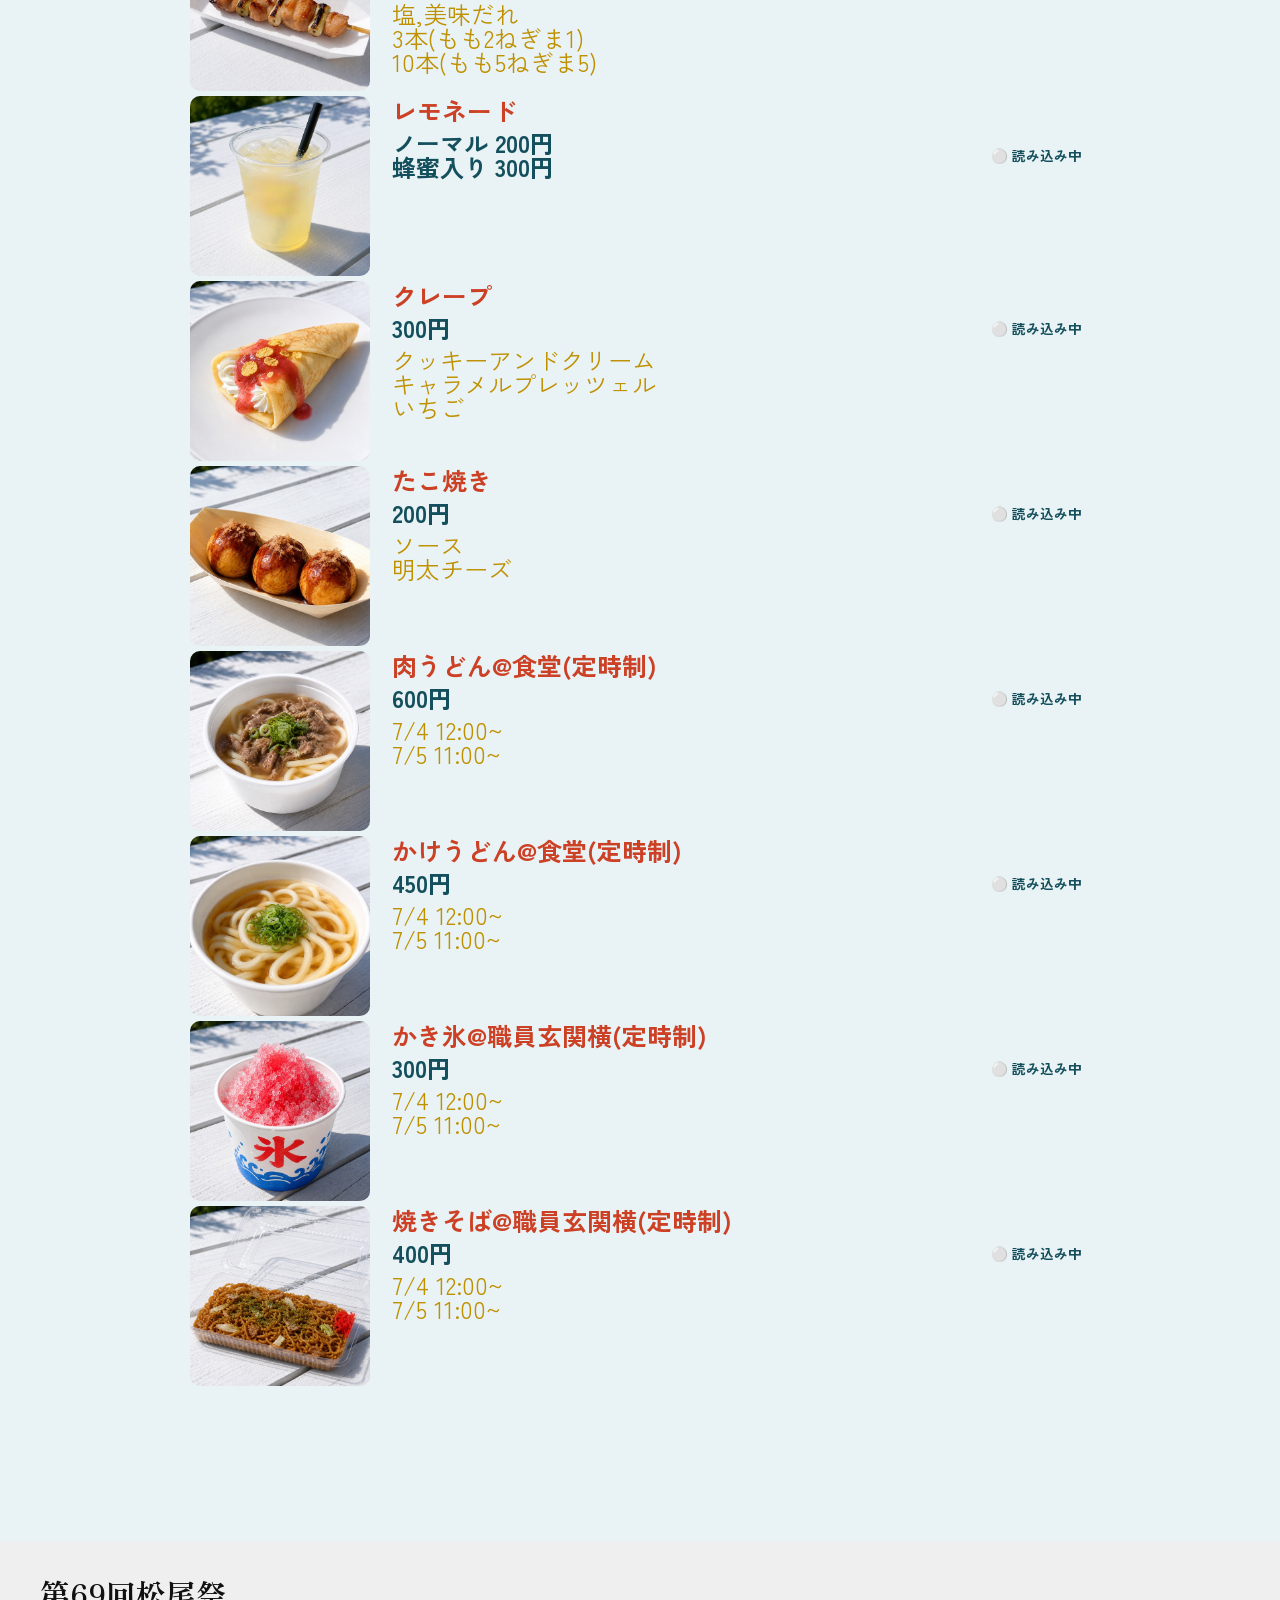
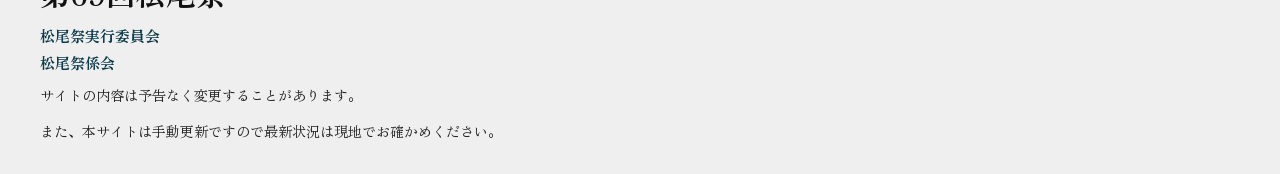
==== commit e9ebd657: "Update caution statement for clarity" ====
--- a/index.html
+++ b/index.html
@@ -190,7 +190,7 @@
   </section>
 
    <p id="caution-statement">
-  最終更新が常に更新中になる場合は再読み込み等を行ってください<br>画像はイメージです。<br>価格は予告なく変更する可能性があります。
+  常に更新中になる場合は再読み込み等を行ってください<br>画像はイメージです。<br>価格は予告なく変更する可能性があります。
   </p>
   <div id="last-update"></div>
 
